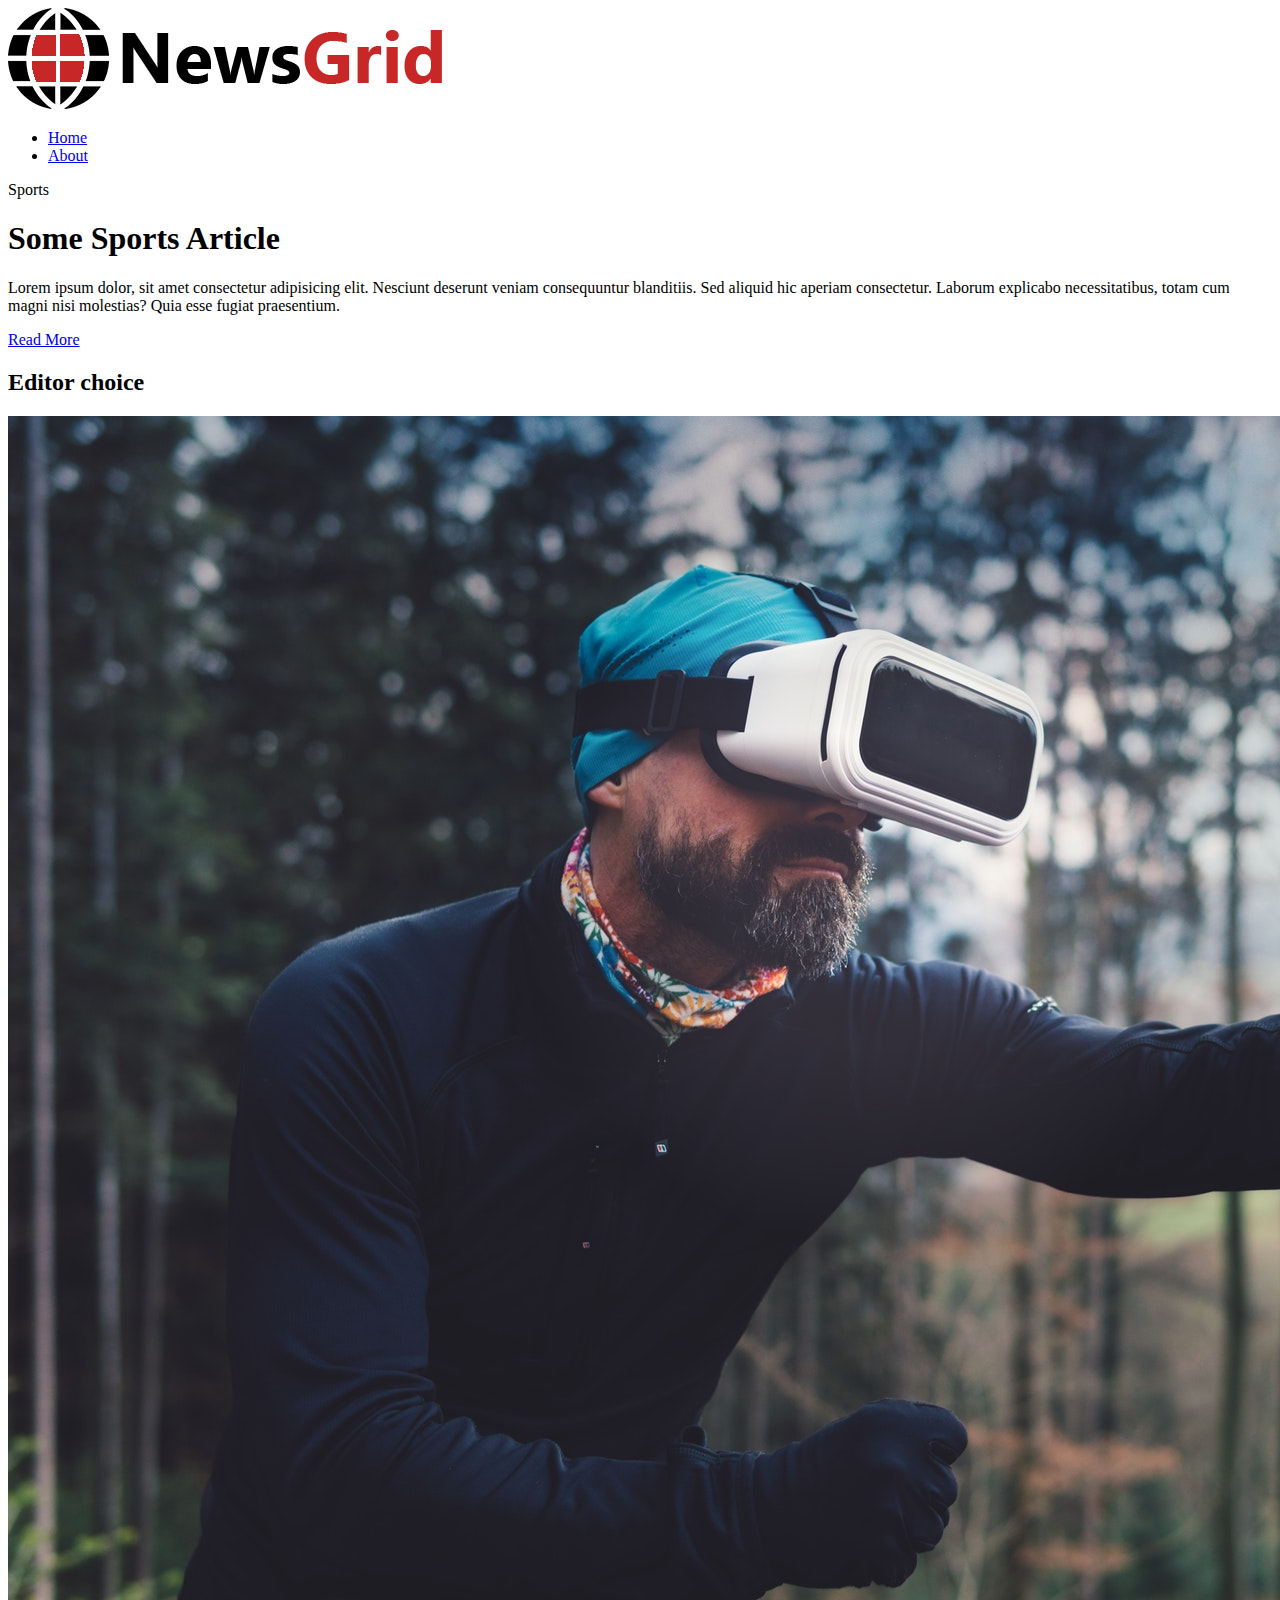
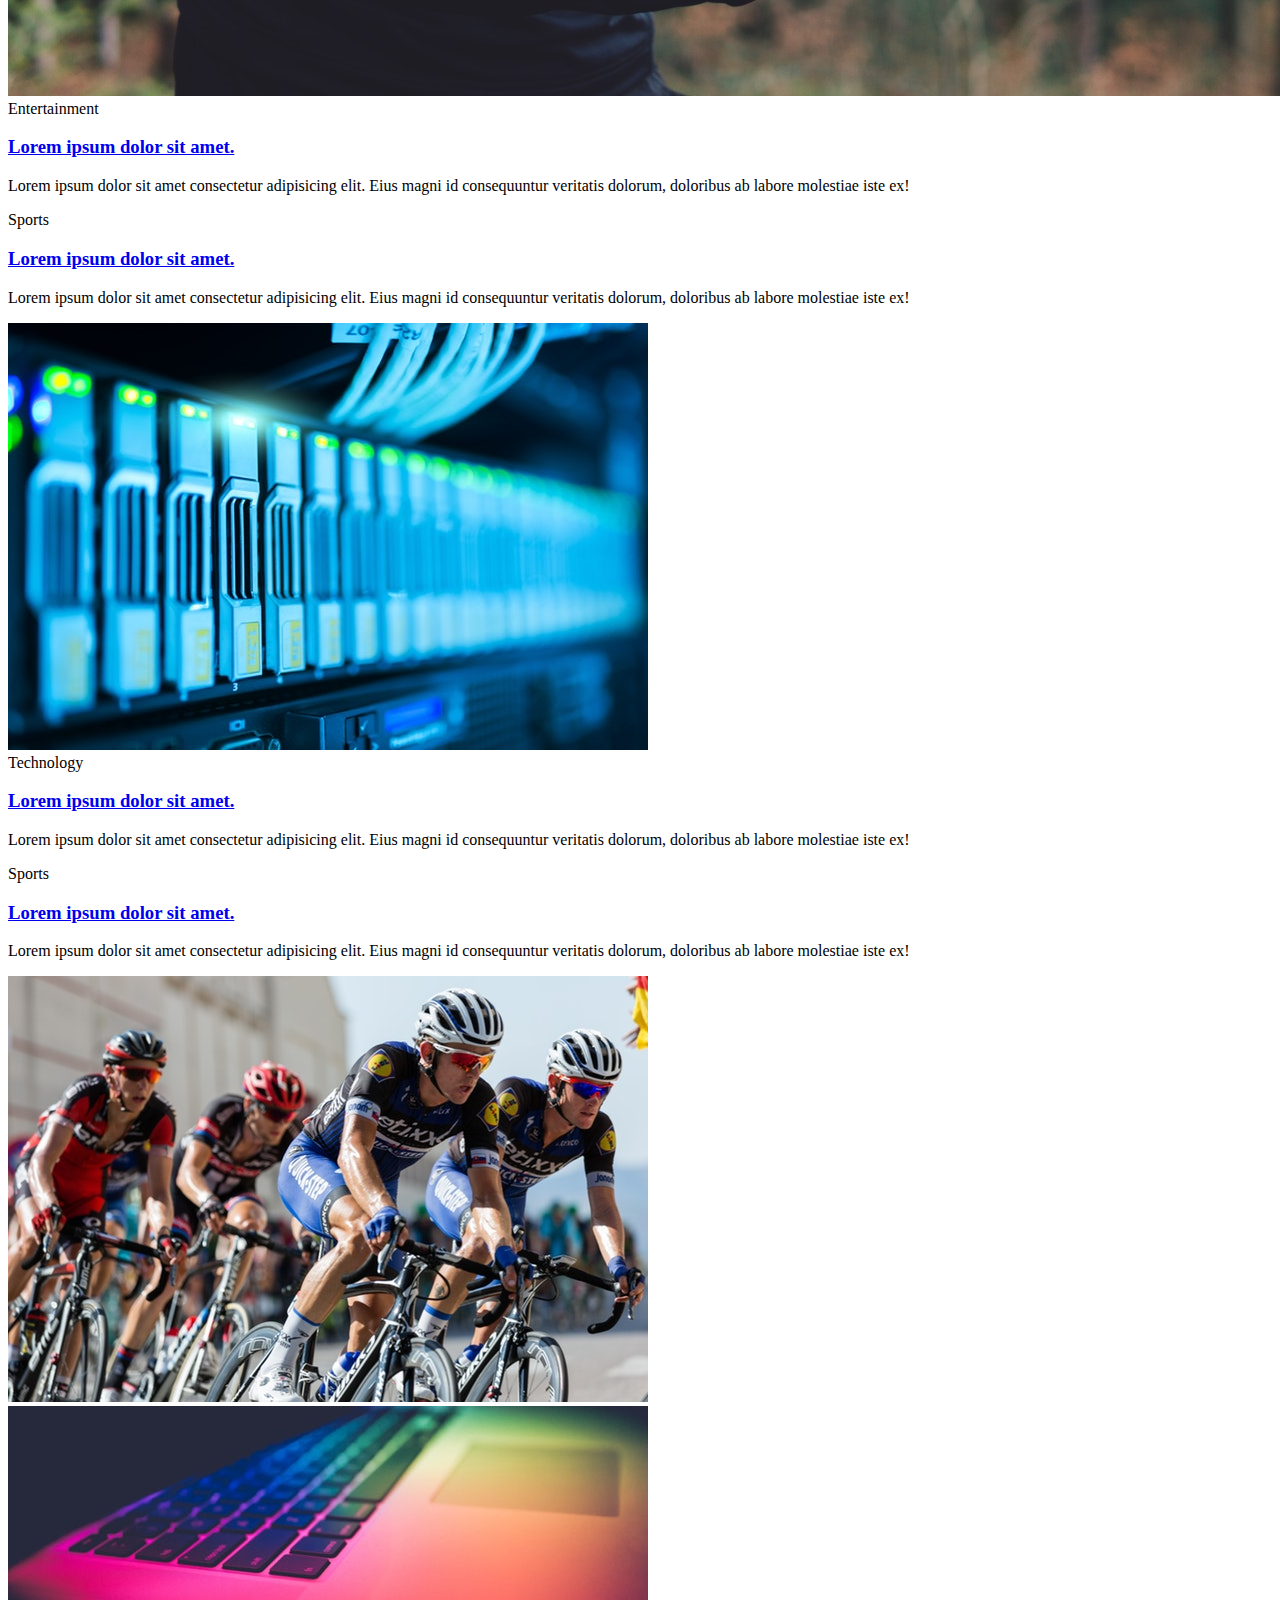
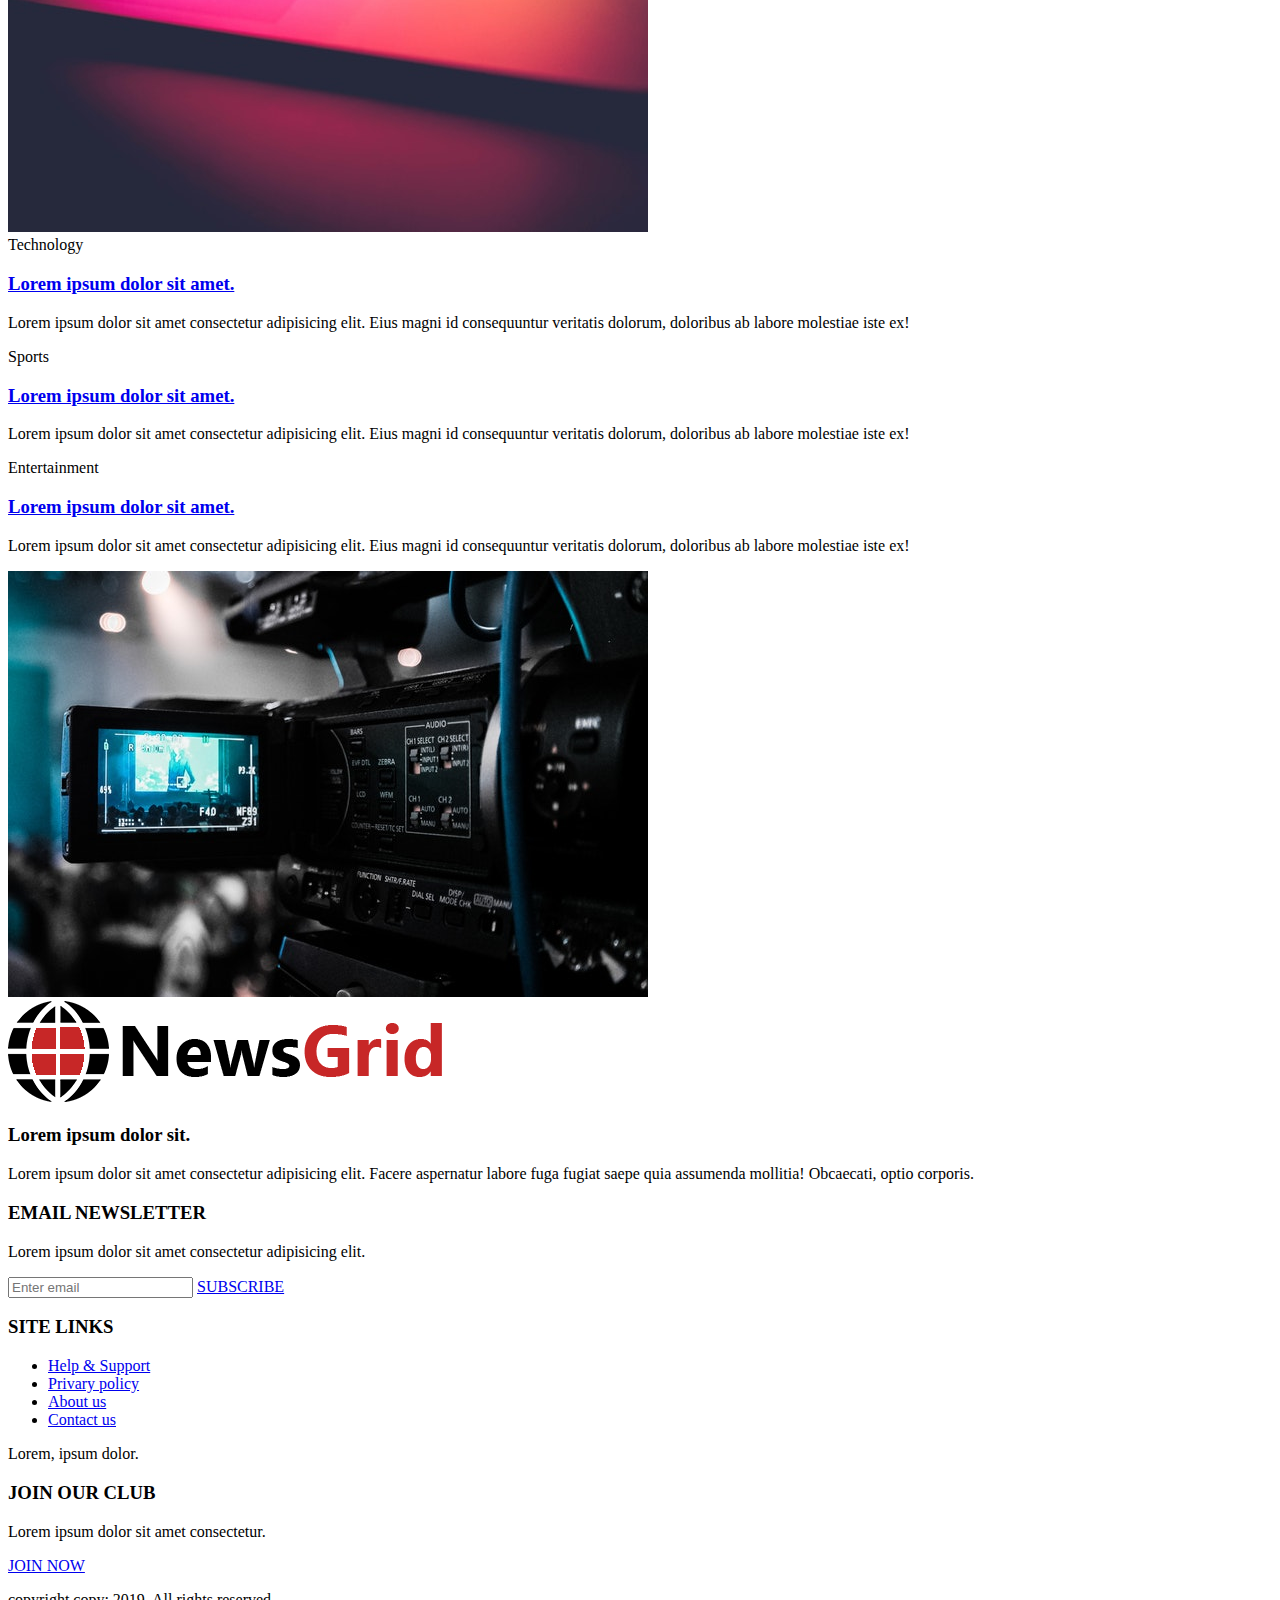
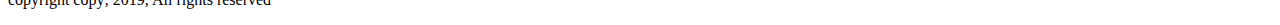
==== index.html @ f1e45c41 "Initial commit" ====
<!DOCTYPE html>
<html lang="en">
  <head>
    <meta charset="UTF-8" />
    <meta name="viewport" content="width=device-width, initial-scale=1.0" />
    <meta http-equiv="X-UA-Compatible" content="ie=edge" />
    <!-- font awesome -->
    <link
      rel="stylesheet"
      href="https://use.fontawesome.com/releases/v5.6.1/css/all.css"
      integrity="sha384-gfdkjb5BdAXd+lj+gudLWI+BXq4IuLW5IT+brZEZsLFm++aCMlF1V92rMkPaX4PP"
      crossorigin="anonymous"
    />
    <!-- google fonts -->
    <link
      href="https://fonts.googleapis.com/css?family=Lato:400,700&display=swap"
      rel="stylesheet"
    />
    <link
      href="https://fonts.googleapis.com/css?family=Staatliches&display=swap"
      rel="stylesheet"
    />
    <!-- local style sheet -->
    <!-- <link rel="stylesheet" href="css/style.css" /> -->
    <link rel="stylesheet" href="css/about.css" />

    <!-- mobile style sheet -->
    <link
      rel="stylesheet"
      media="screen and (max-width:768px)"
      href="css/mobile.css"
    />
    <!-- favicon source -->
    <link rel="shortcut icon" type="image/x-icon" href="favicon.ico" />
    <title>News | Grid</title>
  </head>
  <body>
    <nav id="main-nav">
      <div class="container">
        <img src="img/logo.png" alt="NewsGrid" class="logo" />
        <div class="social">
          <a href="https://www.facebook.com" target="_blank">
            <i class="fab fa-facebook fa-2x"></i
          ></a>
          <a href="https://www.twitter.com" target="_blank">
            <i class="fab fa-twitter fa-2x"></i
          ></a>
          <a href="https://www.instagram.com" target="_blank">
            <i class="fab fa-instagram fa-2x"></i
          ></a>
          <a href="https://www.youtube.com" target="_blank">
            <i class="fab fa-youtube fa-2x"></i
          ></a>
        </div>
        <ul>
          <li><a class="current" href="index.html">Home</a></li>
          <li><a href="about.html">About</a></li>
        </ul>
      </div>
    </nav>
    <!-- Header  / showcase -->
    <header id="showcase">
      <div class="container">
        <div class="showcase-container">
          <div class="showcase-content">
            <div class="category category-sports">Sports</div>
            <h1>Some Sports Article</h1>
            <p>
              Lorem ipsum dolor, sit amet consectetur adipisicing elit. Nesciunt
              deserunt veniam consequuntur blanditiis. Sed aliquid hic aperiam
              consectetur. Laborum explicabo necessitatibus, totam cum magni
              nisi molestias? Quia esse fugiat praesentium.
            </p>
            <a href="about.html" class="btn btn-primary">Read More</a>
          </div>
        </div>
      </div>
    </header>
    <!-- Home articles -->
    <section id="home-articles" class="py-2">
      <h2>Editor choice</h2>
      <div class="container">
        <div class="articles-container">
          <article class="card">
            <img src="img/ent1.jpg" alt="entertainment image 1" />
            <div>
              <div class="category category-ent">
                Entertainment
              </div>
              <h3><a href="article.html">Lorem ipsum dolor sit amet.</a></h3>
              <p>
                Lorem ipsum dolor sit amet consectetur adipisicing elit. Eius
                magni id consequuntur veritatis dolorum, doloribus ab labore
                molestiae iste ex!
              </p>
            </div>
          </article>
          <!-- sports article -->
          <article class="card bg-dark">
            <div class="category category-sports">
              Sports
            </div>
            <h3><a href="article.html">Lorem ipsum dolor sit amet.</a></h3>
            <p>
              Lorem ipsum dolor sit amet consectetur adipisicing elit. Eius
              magni id consequuntur veritatis dolorum, doloribus ab labore
              molestiae iste ex!
            </p>
          </article>
          <!-- technology -->
          <article class="card">
            <img src="img/tech1.jpg" alt="entertainment image 1" />
            <div>
              <div class="category category-tech">
                Technology
              </div>
              <h3><a href="article.html">Lorem ipsum dolor sit amet.</a></h3>
              <p>
                Lorem ipsum dolor sit amet consectetur adipisicing elit. Eius
                magni id consequuntur veritatis dolorum, doloribus ab labore
                molestiae iste ex!
              </p>
            </div>
          </article>
          <!-- Sports -->
          <article class="card">
            <div class="category category-sports">
              Sports
            </div>
            <h3><a href="article.html">Lorem ipsum dolor sit amet.</a></h3>
            <p>
              Lorem ipsum dolor sit amet consectetur adipisicing elit. Eius
              magni id consequuntur veritatis dolorum, doloribus ab labore
              molestiae iste ex!
            </p>
            <img src="img/sports1.jpg" alt="bicycle" />
          </article>
          <!-- Technology -->
          <article class="card">
            <img src="img/tech2.jpg" alt="entertainment image 1" />
            <div>
              <div class="category category-tech">
                Technology
              </div>
              <h3><a href="article.html">Lorem ipsum dolor sit amet.</a></h3>
              <p>
                Lorem ipsum dolor sit amet consectetur adipisicing elit. Eius
                magni id consequuntur veritatis dolorum, doloribus ab labore
                molestiae iste ex!
              </p>
            </div>
          </article>
          <!-- Sports -->
          <article class="card bg-primary">
            <div class="category category-sports">
              Sports
            </div>
            <h3><a href="article.html">Lorem ipsum dolor sit amet.</a></h3>
            <p>
              Lorem ipsum dolor sit amet consectetur adipisicing elit. Eius
              magni id consequuntur veritatis dolorum, doloribus ab labore
              molestiae iste ex!
            </p>
          </article>
          <!-- Entertainment -->
          <article class="card">
            <div>
              <div class="category category-ent">
                Entertainment
              </div>
              <h3><a href="article.html">Lorem ipsum dolor sit amet.</a></h3>
              <p>
                Lorem ipsum dolor sit amet consectetur adipisicing elit. Eius
                magni id consequuntur veritatis dolorum, doloribus ab labore
                molestiae iste ex!
              </p>
            </div>
            <img src="img/ent2.jpg" alt="bicycle" />
          </article>
          <!--  -->
        </div>
      </div>
    </section>
    <!-- Footer -->
    <footer id="main-footer" class="py-1">
      <div class="container footer-container">
        <div>
          <img src="img/logo.png" alt="footer-img" class="logo" />
          <h3>Lorem ipsum dolor sit.</h3>
          <p>
            Lorem ipsum dolor sit amet consectetur adipisicing elit. Facere
            aspernatur labore fuga fugiat saepe quia assumenda mollitia!
            Obcaecati, optio corporis.
          </p>
        </div>
        <div>
          <h3>EMAIL NEWSLETTER</h3>
          <p>
            Lorem ipsum dolor sit amet consectetur adipisicing elit.
          </p>
          <input
            type="email"
            name="email"
            id="email"
            placeholder="Enter email"
          />
          <a href="#" class="btn btn-primary">SUBSCRIBE</a>
        </div>
        <div>
          <h3>SITE LINKS</h3>
          <ul class="list">
            <li><a href="#">Help & Support</a></li>
            <li><a href="#">Privary policy</a></li>
            <li><a href="#">About us</a></li>
            <li><a href="#">Contact us</a></li>
          </ul>
        </div>
        <div>
          <p>Lorem, ipsum dolor.</p>
          <h3>JOIN OUR CLUB</h3>
          <p>Lorem ipsum dolor sit amet consectetur.</p>
          <a href="#" class="btn btn-secondary">JOIN NOW</a>
        </div>
        <p>copyright copy; 2019, All rights reserved</p>
      </div>
    </footer>
  </body>
</html>
---- css/style.css ----
:root {
  --primary-color: #c72727;
  --secondary-color: #f99500;
  --light-color: #f3f3f3;
  --dark-color: #333;
  --max-width: 1100px;
}
.category {
  --sports-color: #f99500;
  --ent-color: #a66bbe;
  --tech-color: #009cff;
}
* {
  margin: 0;
  padding: 0;
  box-sizing: border-box;
}
body {
  font-family: "Lato", sans-serif;
  line-height: 1.5;
  background: var(--light-color);
}
a {
  text-decoration: none;
  color: #333;
}
p {
  margin: 0.5rem 0;
}
ul {
  list-style: none;
}
img {
  width: 100%;
}
.list li {
  padding: 0.5rem 0;
  border-bottom: 1px dotted #555;
  /* margin-bottom: 0.5rem; */
  width: 90%;
}
.list li a:hover {
  color: #c72727 !important;
}
h1,
h2,
h3,
h4,
h5,
h6 {
  font-family: "Staatliches", cursive;
  margin-bottom: 0.55rem;
  line-height: 1.3;
}
/* Utility class */
.container {
  max-width: var(--max-width);
  padding: 0 2rem;
  overflow: hidden;
  margin: auto;
}
.category {
  /* code for sports button*/
  display: inline-block;
  color: #fff;
  text-transform: uppercase;
  font-size: 0.55rem;
  padding: 0.5rem;
  margin-bottom: 0.5rem;
  border-radius: 15px;
}
.category-sports {
  background: var(--sports-color);
}
.category-ent {
  background: var(--ent-color);
}
.category-tech {
  background: var(--tech-color);
}
.btn {
  display: inline-block;
  background: var(--dark-color);
  color: #fff;
  border-bottom: none;
  padding: 0.5rem 1.5rem;
}
.card {
  background: #fff;
  padding: 1rem;
}
.bg-dark {
  background: var(--dark-color);
  color: #fff;
}
.bg-primary {
  background: var(--primary-color);
  color: #fff;
}
.bg-secondary {
  background: var(--secondary-color);
  color: #fff;
}
.bg-dark h1,
.bg-dark h2,
.bg-dark h3,
.bg-dark a,
.bg-primary h1,
.bg-primary h2,
.bg-primary h3,
.bg-primary a,
.bg-secondary h1,
.bg-secondary h2,
.bg-secondary h3,
.bg-secondary a {
  color: #fff;
}
.py-1 {
  padding: 1.5rem 0;
}
.py-2 {
  padding: 2rem 0;
}
.py-3 {
  padding: 3rem 0;
}
.p1 {
  padding: 1.5rem;
}
.p2 {
  padding: 2rem;
}
.p3 {
  padding: 3rem;
}
.btn:hover {
  opacity: 0.5;
}
.btn-block {
  display: block;
  width: 100%;
  text-align: center;
}
.btn-light {
  background: var(--light-color);
}
.btn-primary {
  background: var(--primary-color);
}
.btn-secondary {
  background: var(--secondary-color);
}
/* Main nav */
#main-nav {
  background: #fff;
  position: sticky;
  top: 0;
  z-index: 2;
}
#main-nav .container {
  display: grid;
  grid-template-columns: 6fr 3fr 2fr;
  padding: 1rem;
  align-items: center;
}
#main-nav .container .logo {
  width: 180px;
}
#main-nav ul {
  display: flex;
  justify-self: end;
}
#main-nav .social {
  justify-self: center;
}
#main-nav .social i {
  color: #777;
  margin-right: 0.5rem;
}
#main-nav ul li a {
  padding: 0.75rem;
  font-weight: bold;
}
#main-nav ul li a.current {
  background: var(--primary-color);
}
#main-nav ul li a:hover {
  background: var(--light-color);
  color: #333;
}
/* Show case */
#showcase {
  background: #333;
  color: #fff;
  padding: 2rem;
  position: relative;
}
#showcase:before {
  content: "";
  background: url("../img/featured.jpg") no-repeat center center/cover;
  width: 100%;
  height: 100%;
  position: absolute;
  top: 0;
  left: 0;
  opacity: 0.4;
}
#showcase .showcase-container {
  display: grid;
  grid-template-columns: repeat(2, 1fr);
  justify-content: center;
  align-items: center;
  height: 50vh;
}
#showcase .showcase-content {
  z-index: 1;
}
#showcase .showcase-content p {
  margin-bottom: 1rem;
}
/* Home Articles */
#home-articles .articles-container {
  display: grid;
  grid-template-columns: repeat(3, 1fr);
  gap: 1rem;
}
/* > means direct first child and * means any items whether it might be div,article,p etc */
#home-articles .articles-container > *:first-child,
#home-articles .articles-container > *:last-child {
  display: grid;
  grid-template-columns: repeat(2, 1fr);
  gap: 1rem;
  align-items: center;
  grid-column: 1 / 3;
  /* padding: 0.25rem; */
}
#home-articles .articles-container > *:last-child {
  grid-column: 2 / 4;
}
/* About html */
.page-container {
  /* background: blue; */
  display: grid;
  grid-template-columns: 5fr 2fr;
  margin: 2rem 0;
  gap: 1rem;
}
.page-container > *:first-child {
  grid-row: 1 / 3;
}

/* Footer */
#main-footer {
  background: var(--dark-color);
  color: #fff;
}
#main-footer .footer-container {
  display: grid;
  grid-template-columns: repeat(4, 1fr);
  gap: 1.5rem;
}
#main-footer .footer-container .logo {
  width: 150px;
}
#main-footer a {
  color: #fff;
}
#main-footer .footer-container > *:last-child {
  background: #444;
  grid-column: 1 / -1;
  text-align: center;
  padding: 0.5rem;
  font-size: 1rem;
}
#main-footer .footer-container input[type="email"] {
  width: 80%;
  padding: 0.5rem;
  margin-bottom: 0.5rem;
}
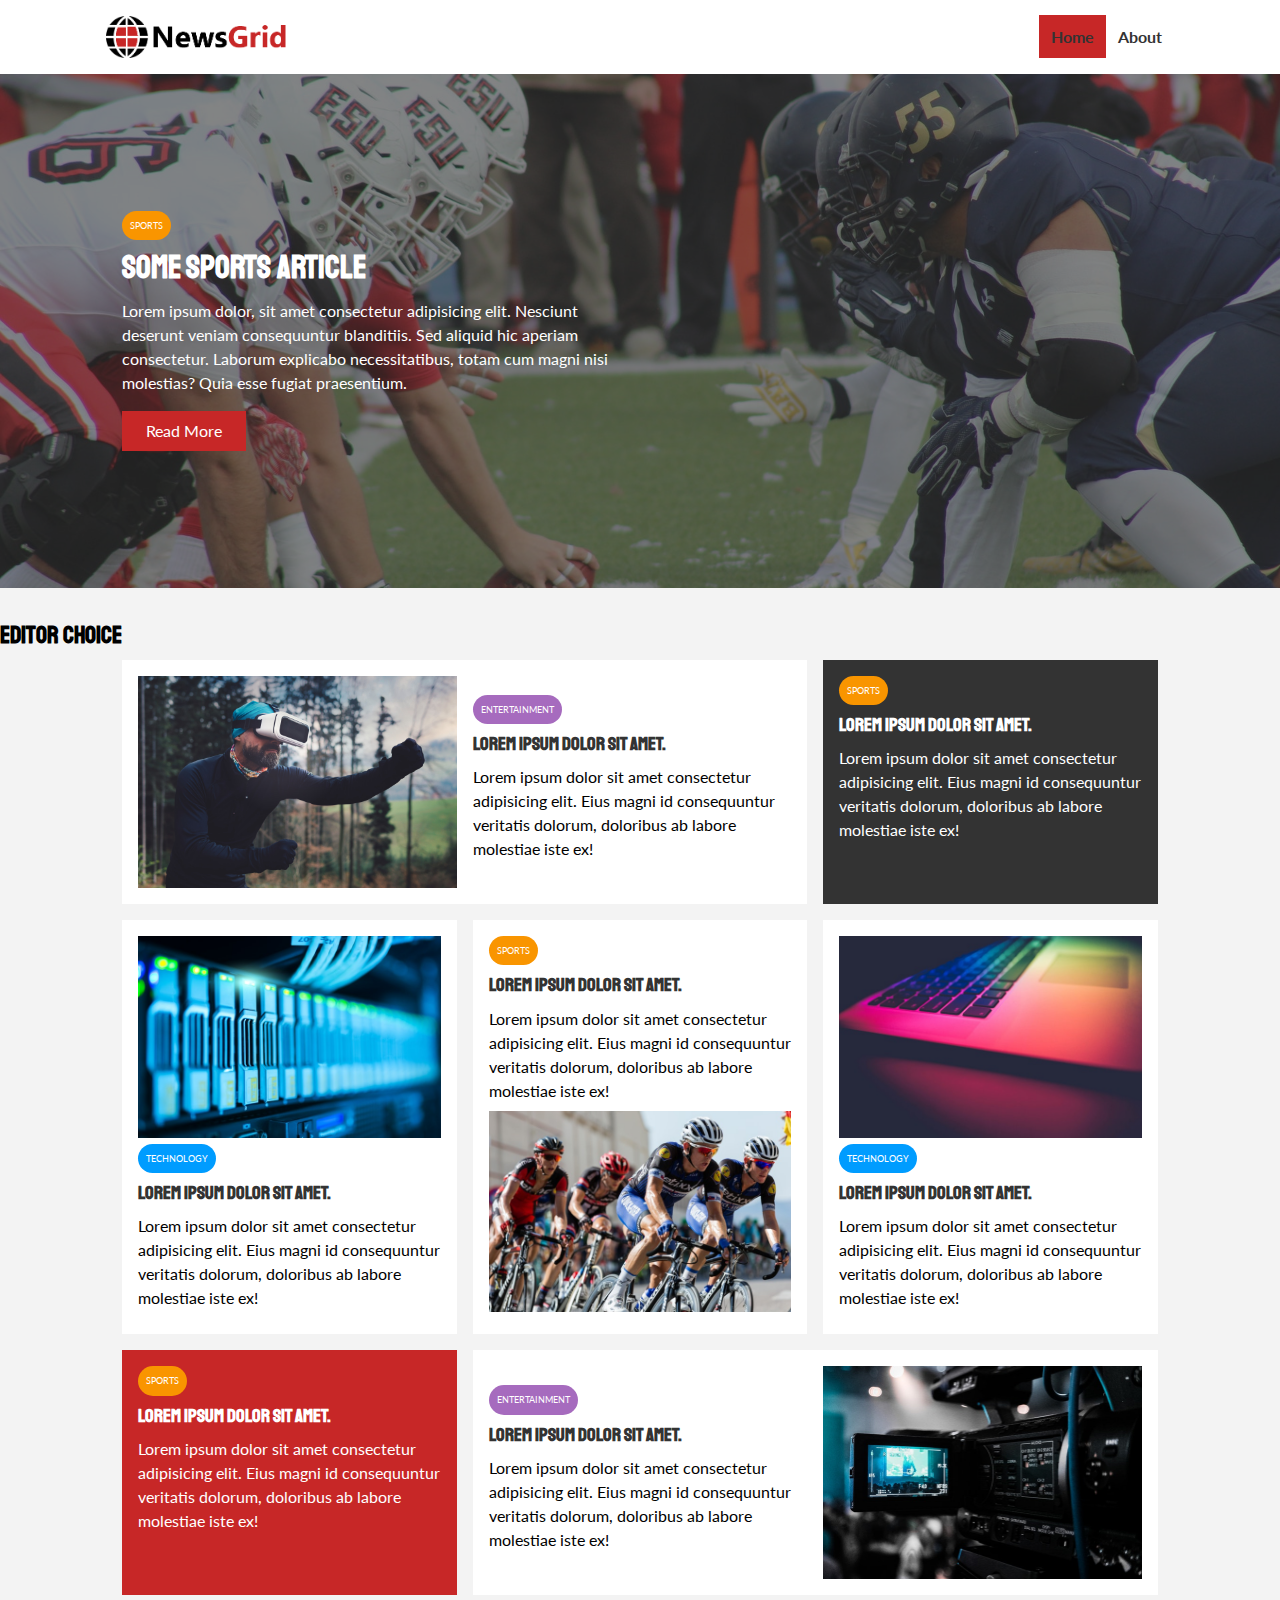
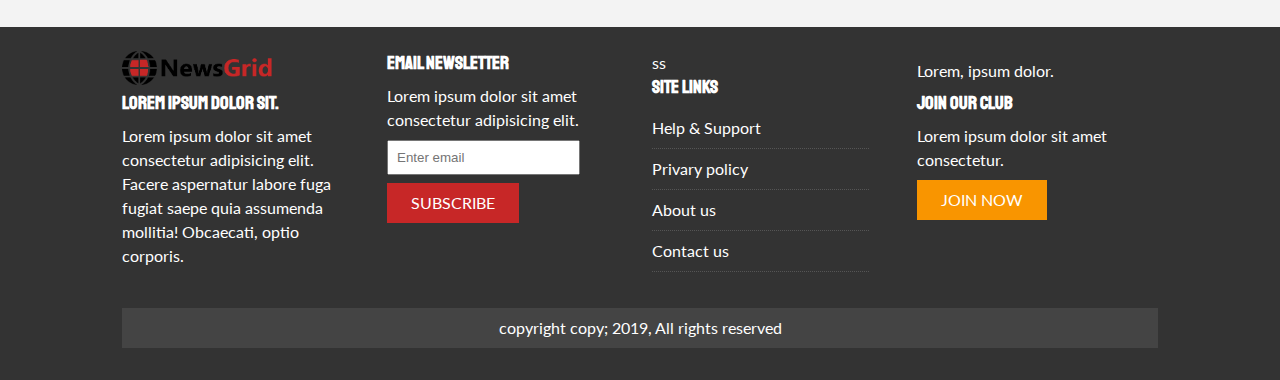
==== commit 5acdbc1f: "Updated form" ====
--- a/index.html
+++ b/index.html
@@ -22,7 +22,7 @@
     />
     <!-- local style sheet -->
     <!-- <link rel="stylesheet" href="css/style.css" /> -->
-    <link rel="stylesheet" href="css/about.css" />
+    <link rel="stylesheet" href="css/style.css" />
 
     <!-- mobile style sheet -->
     <link
@@ -198,15 +198,18 @@
           <p>
             Lorem ipsum dolor sit amet consectetur adipisicing elit.
           </p>
-          <input
-            type="email"
-            name="email"
-            id="email"
-            placeholder="Enter email"
-          />
-          <a href="#" class="btn btn-primary">SUBSCRIBE</a>
-        </div>
-        <div>
+          <form name="contact" method="POST" data-netlify="true">
+            <input
+              type="email"
+              name="email"
+              id="email"
+              placeholder="Enter email"
+            />
+            <a href="#" class="btn btn-primary">SUBSCRIBE</a>
+          </form>
+        </div>
+        <div>
+          ss
           <h3>SITE LINKS</h3>
           <ul class="list">
             <li><a href="#">Help & Support</a></li>
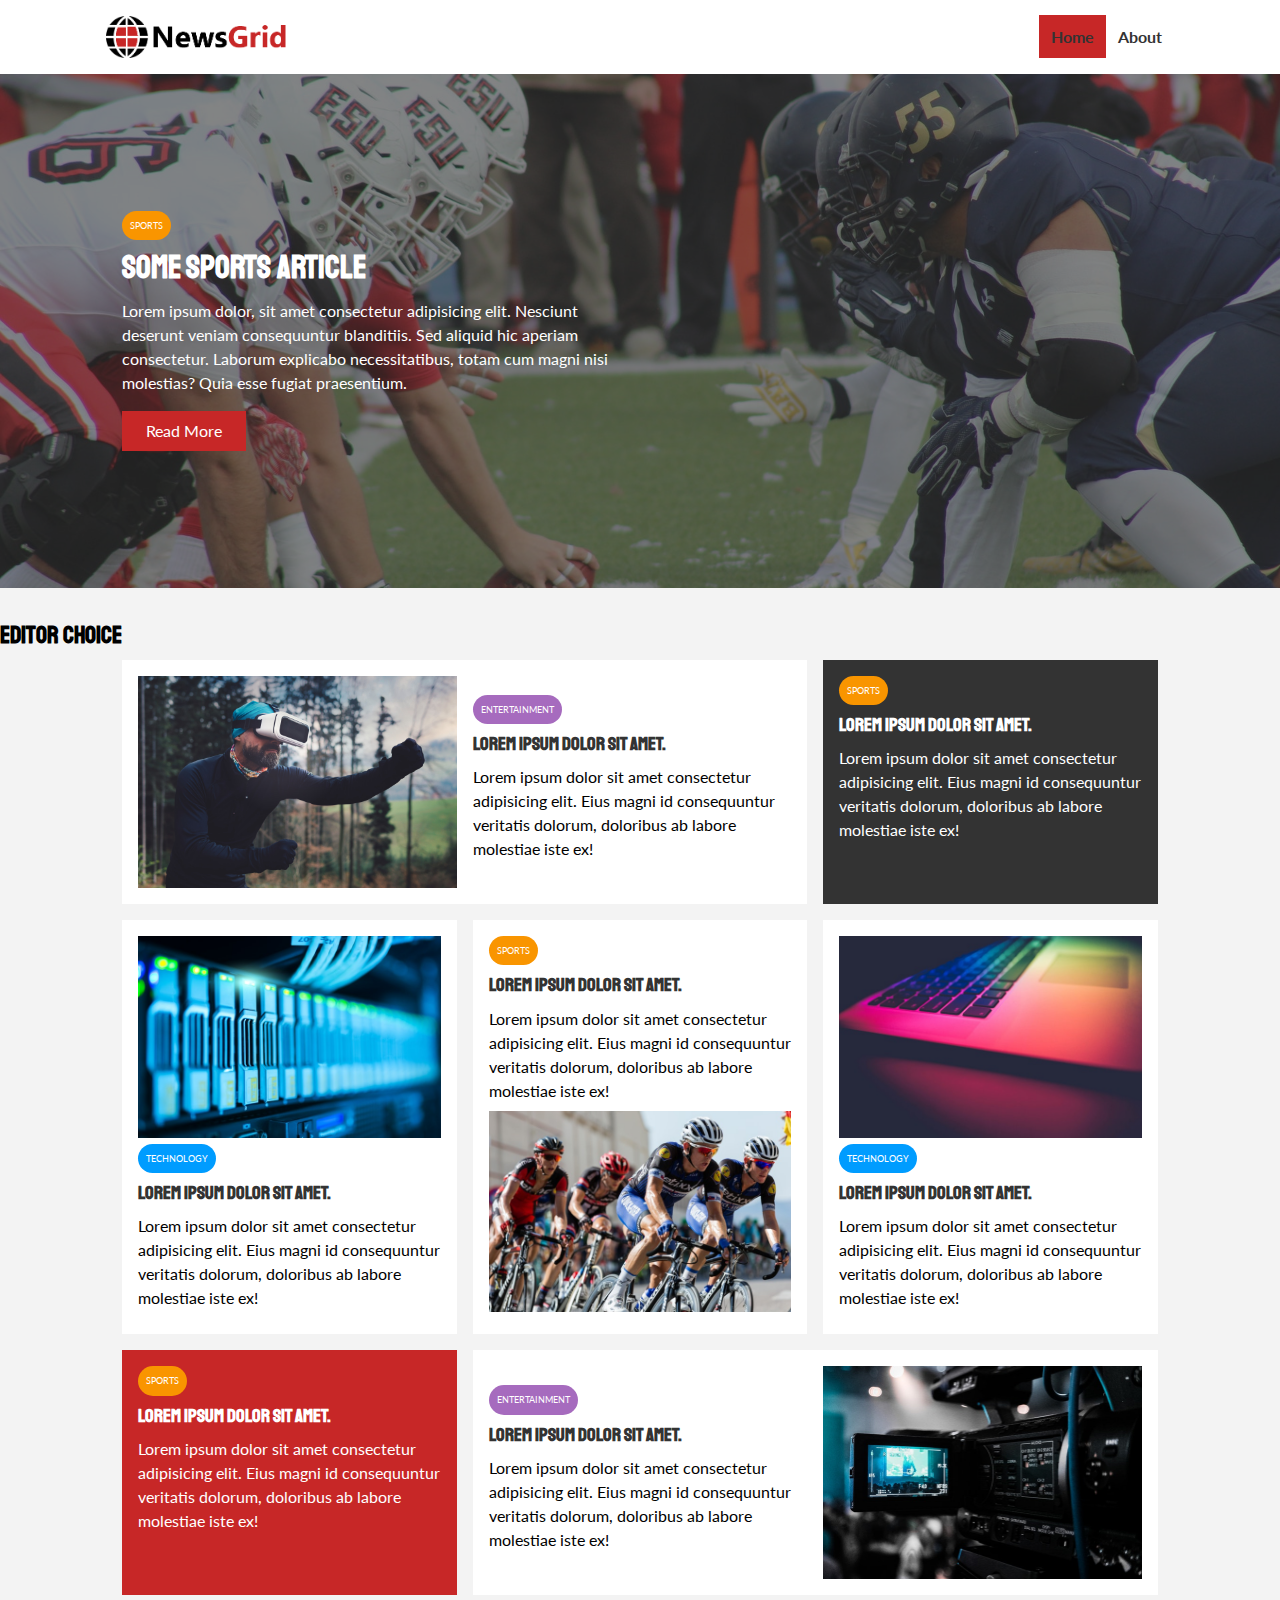
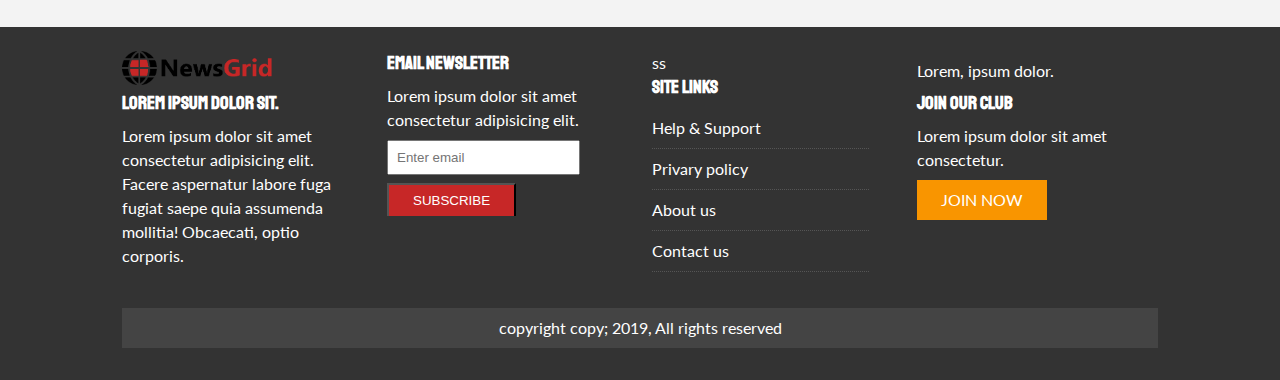
==== commit 58140350: "Updated form" ====
--- a/index.html
+++ b/index.html
@@ -205,7 +205,7 @@
               id="email"
               placeholder="Enter email"
             />
-            <a href="#" class="btn btn-primary">SUBSCRIBE</a>
+            <input value="SUBSCRIBE" type="submit" class="btn btn-primary" />
           </form>
         </div>
         <div>
